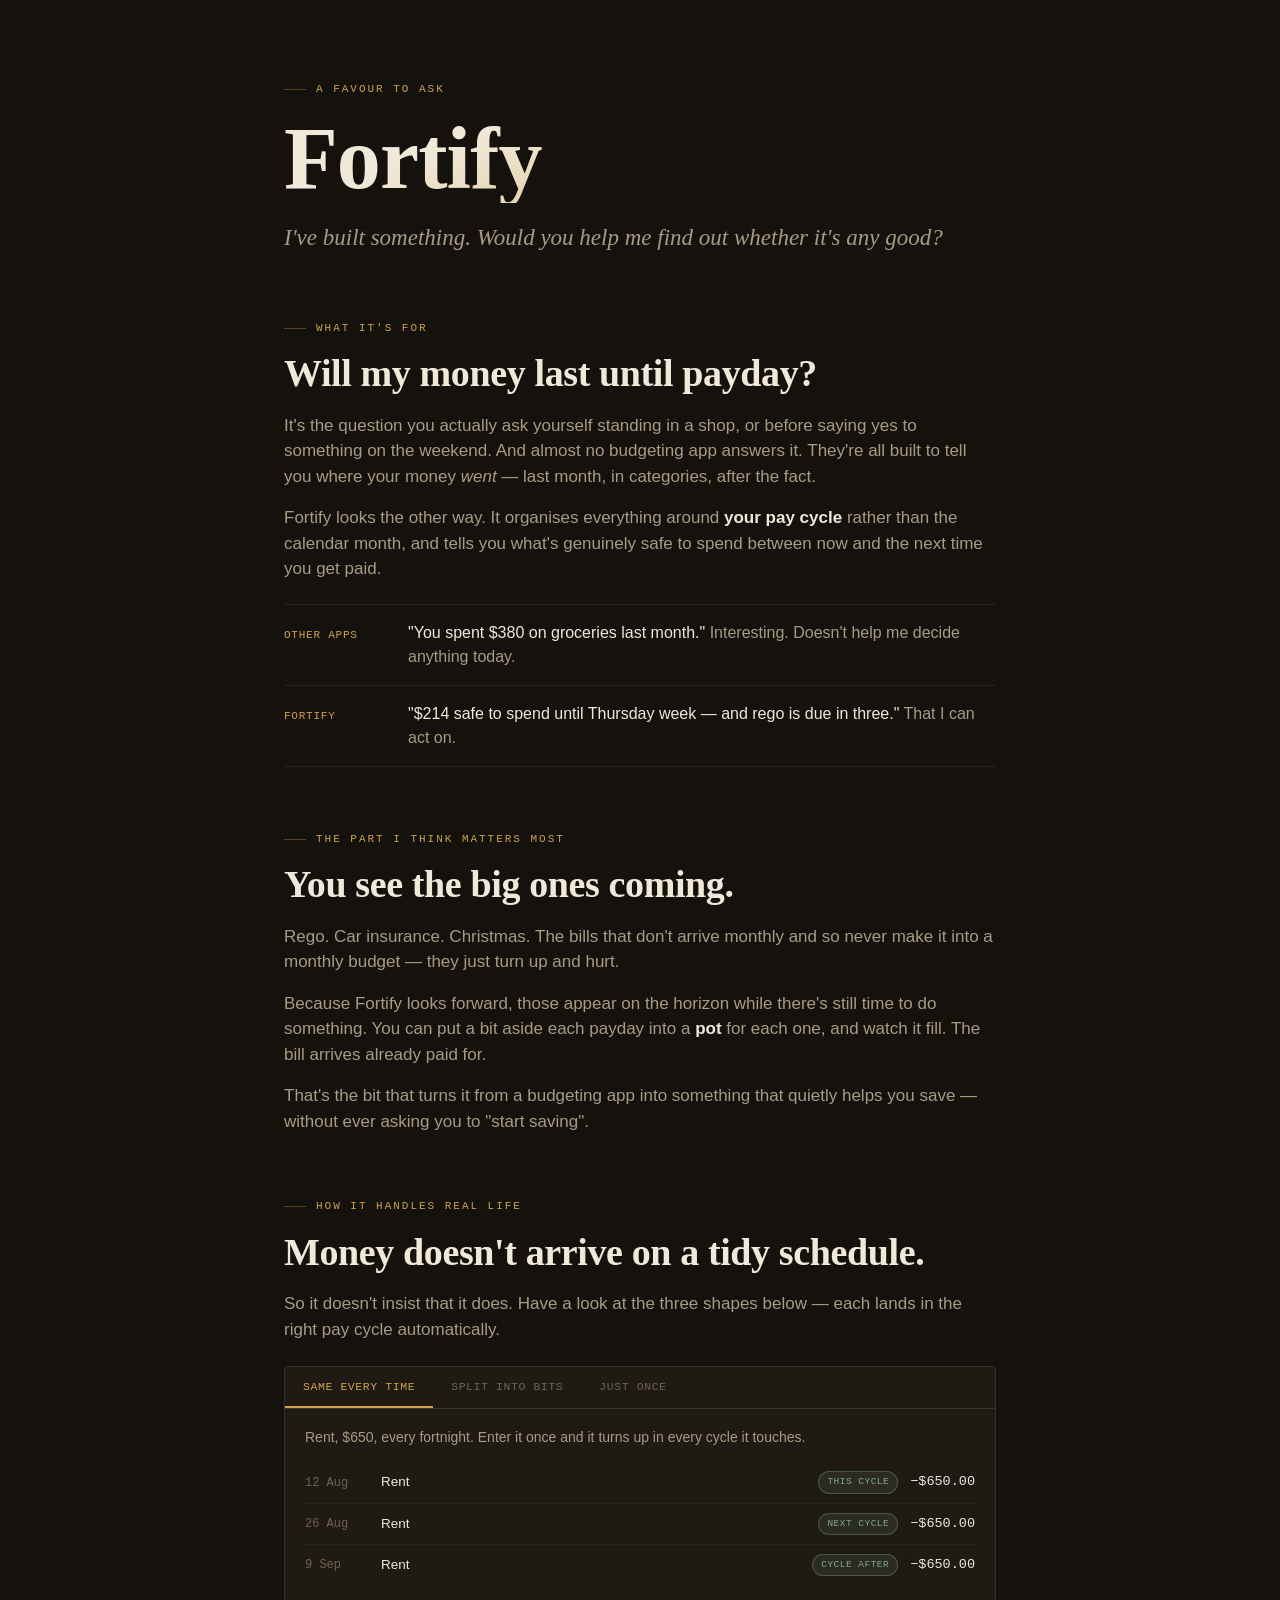
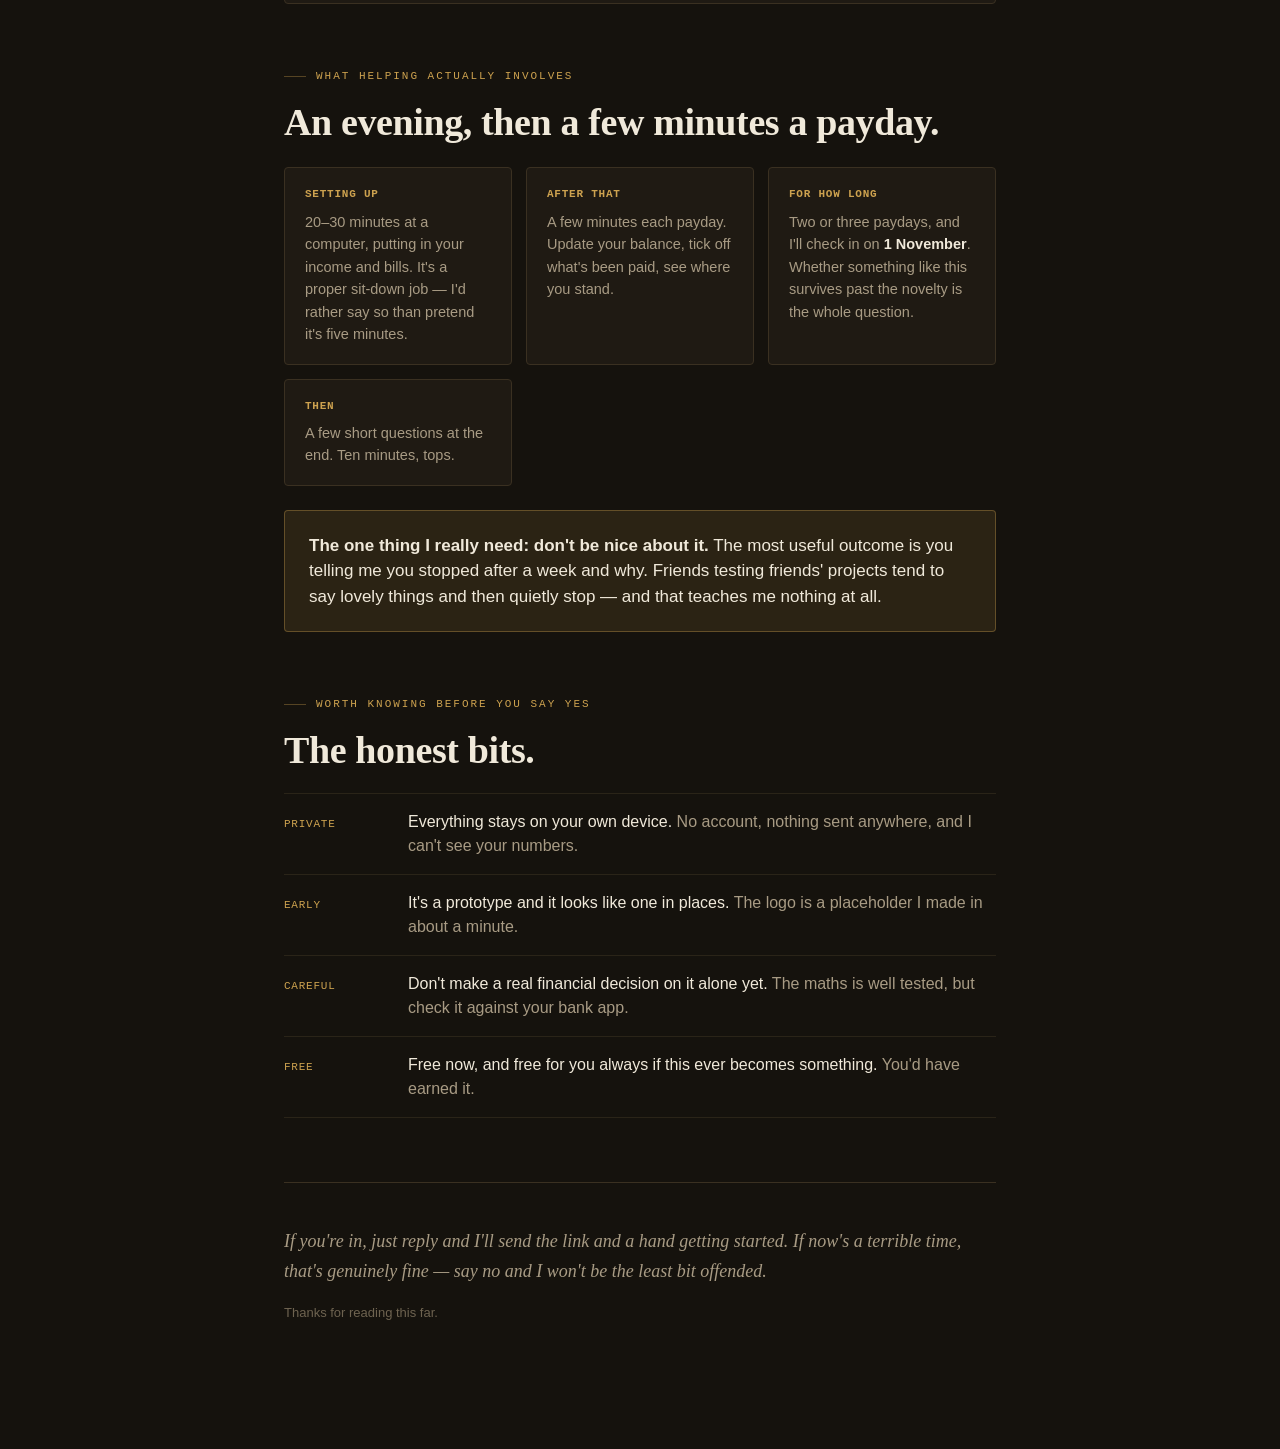
==== invite.html @ bd5eedd0 "Deploy 2026-08-11 22:15 UTC from 5178482" ====
<!DOCTYPE html>
<html lang="en">
<head>
<meta charset="UTF-8">
<meta name="viewport" content="width=device-width, initial-scale=1.0">
<title>Fortify — would you help me test it?</title>
<meta name="robots" content="noindex">
<style>
  :root{
    --bg:#15120d; --surface:#1f1a13; --surface-2:#2a2318;
    --line:#3a3021; --line-soft:#2a2418;
    --text:#f0e9da; --text-dim:#a89b84; --text-faint:#6e6350;
    --brass:#cda24f; --brass-dim:rgba(205,162,79,.12); --brass-line:rgba(205,162,79,.35);
    --sage:#83a893; --sage-dim:rgba(131,168,147,.12);
    --serif:"Iowan Old Style","Palatino Linotype",Palatino,Georgia,serif;
    --sans:-apple-system,BlinkMacSystemFont,"Segoe UI","Helvetica Neue",Arial,sans-serif;
    --mono:ui-monospace,"SF Mono","Cascadia Code",Consolas,monospace;
  }
  *{box-sizing:border-box}
  html,body{margin:0;padding:0;background:var(--bg);color:var(--text)}
  body{font-family:var(--sans);-webkit-font-smoothing:antialiased;line-height:1.5}
  ::selection{background:var(--brass-dim);color:var(--brass)}

  .page{max-width:760px;margin:0 auto;padding:9vh 24px 14vh;display:flex;flex-direction:column;gap:64px}

  .eyebrow{
    font-family:var(--mono);font-size:11px;letter-spacing:.18em;text-transform:uppercase;
    color:var(--brass);margin:0 0 16px;display:flex;align-items:center;gap:10px;
  }
  .eyebrow::before{content:'';width:22px;height:1px;background:var(--brass-line)}

  h1,h2{font-family:var(--serif);font-weight:600;text-wrap:balance;margin:0 0 18px;letter-spacing:-.01em}
  h1{font-size:clamp(52px,9vw,88px);line-height:1.02;
    background:linear-gradient(160deg,var(--text) 25%,var(--brass) 115%);
    -webkit-background-clip:text;-webkit-text-fill-color:transparent;background-clip:text}
  h2{font-size:clamp(26px,4vw,38px);line-height:1.12}

  p{margin:0 0 16px;color:var(--text-dim);font-size:17px;text-wrap:pretty}
  p:last-child{margin-bottom:0}
  strong{color:var(--text);font-weight:600}
  .sub{font-family:var(--serif);font-style:italic;font-size:clamp(18px,2.4vw,23px);color:var(--text-dim);margin:0}

  section{scroll-margin-top:40px}

  .rows{display:flex;flex-direction:column;margin-top:22px}
  .row{display:flex;gap:20px;align-items:baseline;padding:16px 0;border-bottom:1px solid var(--line-soft)}
  .row:first-child{border-top:1px solid var(--line-soft)}
  .row-tag{font-family:var(--mono);font-size:11px;color:var(--brass);letter-spacing:.07em;
    text-transform:uppercase;width:104px;flex-shrink:0}
  .row-body{font-size:16px;color:var(--text)}
  .row-body span{color:var(--text-dim)}

  /* the demo */
  .demo{margin-top:24px;border:1px solid var(--line);border-radius:4px;background:var(--surface);overflow:hidden}
  .demo-tabs{display:flex;border-bottom:1px solid var(--line);flex-wrap:wrap}
  .demo-tab{font-family:var(--mono);font-size:11.5px;letter-spacing:.05em;text-transform:uppercase;
    background:none;border:none;color:var(--text-faint);padding:13px 18px;cursor:pointer;
    border-bottom:2px solid transparent;transition:color .15s,border-color .15s}
  .demo-tab:hover{color:var(--text)}
  .demo-tab.active{color:var(--brass);border-bottom-color:var(--brass)}
  .demo-tab:focus-visible{outline:2px solid var(--brass);outline-offset:-2px}
  .demo-body{padding:18px 20px}
  .demo-caption{font-size:14px;color:var(--text-dim);margin:0 0 14px}
  .ledger-row{display:grid;grid-template-columns:64px 1fr auto auto;gap:12px;align-items:center;
    padding:9px 0;border-bottom:1px solid var(--line-soft);font-size:13.5px}
  .ledger-row:last-child{border-bottom:none}
  .ledger-date{font-family:var(--mono);color:var(--text-faint);font-size:12px}
  .ledger-amt{font-family:var(--mono);font-variant-numeric:tabular-nums;text-align:right}
  .chip{font-family:var(--mono);font-size:9.5px;letter-spacing:.05em;text-transform:uppercase;
    padding:3px 8px;border-radius:999px;white-space:nowrap;border:1px solid}
  .chip.week{color:var(--sage);border-color:rgba(131,168,147,.35);background:var(--sage-dim)}
  .chip.pot{color:var(--brass);border-color:var(--brass-line);background:var(--brass-dim)}

  .callout{
    border:1px solid var(--brass-line);background:var(--brass-dim);
    border-radius:4px;padding:22px 24px;margin-top:24px;
  }
  .callout p{color:var(--text);margin:0}

  .asks{display:grid;grid-template-columns:repeat(auto-fit,minmax(210px,1fr));gap:14px;margin-top:24px}
  .ask{border:1px solid var(--line);border-radius:4px;background:var(--surface);padding:18px 20px}
  .ask h3{font-family:var(--mono);font-size:11px;letter-spacing:.07em;text-transform:uppercase;
    color:var(--brass);margin:0 0 8px;font-weight:600}
  .ask p{font-size:14.5px;margin:0;line-height:1.55}

  .closing{border-top:1px solid var(--line);padding-top:44px}
  .closing p{font-family:var(--serif);font-style:italic;font-size:18px;line-height:1.65}

  footer{color:var(--text-faint);font-size:13px;font-style:normal;font-family:var(--sans);
    display:block;margin-top:16px}

  /* On a phone the tag column and the four-column ledger both run out of room,
     so both stack rather than squeezing the text into a ribbon. */
  @media (max-width:520px){
    .page{gap:52px;padding:6vh 20px 12vh}
    .row{flex-direction:column;gap:6px}
    .row-tag{width:auto}
    .ledger-row{grid-template-columns:1fr auto;gap:5px 10px;padding:11px 0}
    .ledger-date{grid-area:1/1}
    .ledger-amt{grid-area:1/2}
    .ledger-row > span:nth-child(2){grid-area:2/1}
    .ledger-row .chip{grid-area:2/2}
    .demo-tab{padding:12px 14px}
  }
</style>
</head>
<body>
<main class="page">

  <section>
    <p class="eyebrow">A favour to ask</p>
    <h1>Fortify</h1>
    <p class="sub">I've built something. Would you help me find out whether it's any good?</p>
  </section>

  <section>
    <p class="eyebrow">What it's for</p>
    <h2>Will my money last until payday?</h2>
    <p>It's the question you actually ask yourself standing in a shop, or before saying yes to
      something on the weekend. And almost no budgeting app answers it. They're all built to
      tell you where your money <em>went</em> — last month, in categories, after the fact.</p>
    <p>Fortify looks the other way. It organises everything around <strong>your pay cycle</strong>
      rather than the calendar month, and tells you what's genuinely safe to spend between now
      and the next time you get paid.</p>
    <div class="rows">
      <div class="row"><span class="row-tag">Other apps</span><div class="row-body">"You spent $380 on groceries last month." <span>Interesting. Doesn't help me decide anything today.</span></div></div>
      <div class="row"><span class="row-tag">Fortify</span><div class="row-body">"$214 safe to spend until Thursday week — and rego is due in three." <span>That I can act on.</span></div></div>
    </div>
  </section>

  <section>
    <p class="eyebrow">The part I think matters most</p>
    <h2>You see the big ones coming.</h2>
    <p>Rego. Car insurance. Christmas. The bills that don't arrive monthly and so never make it
      into a monthly budget — they just turn up and hurt.</p>
    <p>Because Fortify looks forward, those appear on the horizon while there's still time to do
      something. You can put a bit aside each payday into a <strong>pot</strong> for each one, and
      watch it fill. The bill arrives already paid for.</p>
    <p>That's the bit that turns it from a budgeting app into something that quietly helps you
      save — without ever asking you to "start saving".</p>
  </section>

  <section>
    <p class="eyebrow">How it handles real life</p>
    <h2>Money doesn't arrive on a tidy schedule.</h2>
    <p>So it doesn't insist that it does. Have a look at the three shapes below — each lands in
      the right pay cycle automatically.</p>
    <div class="demo">
      <div class="demo-tabs" role="tablist" aria-label="Kinds of income and expense">
        <button class="demo-tab active" role="tab" aria-selected="true" data-demo="recurring">Same every time</button>
        <button class="demo-tab" role="tab" aria-selected="false" data-demo="split">Split into bits</button>
        <button class="demo-tab" role="tab" aria-selected="false" data-demo="oneoff">Just once</button>
      </div>
      <div class="demo-body">
        <p class="demo-caption" id="cap"></p>
        <div id="rows"></div>
      </div>
    </div>
  </section>

  <section>
    <p class="eyebrow">What helping actually involves</p>
    <h2>An evening, then a few minutes a payday.</h2>
    <div class="asks">
      <div class="ask">
        <h3>Setting up</h3>
        <p>20–30 minutes at a computer, putting in your income and bills. It's a proper sit-down
          job — I'd rather say so than pretend it's five minutes.</p>
      </div>
      <div class="ask">
        <h3>After that</h3>
        <p>A few minutes each payday. Update your balance, tick off what's been paid, see where
          you stand.</p>
      </div>
      <div class="ask">
        <h3>For how long</h3>
        <p>Two or three paydays, and I'll check in on <strong>1 November</strong>. Whether
          something like this survives past the novelty is the whole question.</p>
      </div>
      <div class="ask">
        <h3>Then</h3>
        <p>A few short questions at the end. Ten minutes, tops.</p>
      </div>
    </div>
    <div class="callout">
      <p><strong>The one thing I really need: don't be nice about it.</strong> The most useful
        outcome is you telling me you stopped after a week and why. Friends testing friends'
        projects tend to say lovely things and then quietly stop — and that teaches me nothing at
        all.</p>
    </div>
  </section>

  <section>
    <p class="eyebrow">Worth knowing before you say yes</p>
    <h2>The honest bits.</h2>
    <div class="rows">
      <div class="row"><span class="row-tag">Private</span><div class="row-body">Everything stays on your own device. <span>No account, nothing sent anywhere, and I can't see your numbers.</span></div></div>
      <div class="row"><span class="row-tag">Early</span><div class="row-body">It's a prototype and it looks like one in places. <span>The logo is a placeholder I made in about a minute.</span></div></div>
      <div class="row"><span class="row-tag">Careful</span><div class="row-body">Don't make a real financial decision on it alone yet. <span>The maths is well tested, but check it against your bank app.</span></div></div>
      <div class="row"><span class="row-tag">Free</span><div class="row-body">Free now, and free for you always if this ever becomes something. <span>You'd have earned it.</span></div></div>
    </div>
  </section>

  <section class="closing">
    <p>If you're in, just reply and I'll send the link and a hand getting started. If now's a
      terrible time, that's genuinely fine — say no and I won't be the least bit offended.</p>
    <footer>Thanks for reading this far.</footer>
  </section>

</main>

<script>
(function(){
  var data = {
    recurring: {
      caption: 'Rent, $650, every fortnight. Enter it once and it turns up in every cycle it touches.',
      rows: [['12 Aug','Rent','−$650.00','week','This cycle'],
             ['26 Aug','Rent','−$650.00','week','Next cycle'],
             ['9 Sep','Rent','−$650.00','week','Cycle after']]
    },
    split: {
      caption: 'Car insurance, $840 a year, paid in uneven instalments. No forced monthly box — you say when and how much.',
      rows: [['1 Feb','Car insurance (1 of 7)','−$140.00','pot','From a pot'],
             ['1 Mar','Car insurance (2 of 7)','−$110.00','pot','From a pot'],
             ['1 Apr','Car insurance (3 of 7)','−$110.00','pot','From a pot']]
    },
    oneoff: {
      caption: 'Concert tickets, $180, once. No pattern needed — it just lands in whichever cycle it falls in.',
      rows: [['3 Oct','Concert tickets','−$180.00','week','Next cycle']]
    }
  };

  function draw(key){
    var d = data[key];
    document.getElementById('cap').textContent = d.caption;
    document.getElementById('rows').innerHTML = d.rows.map(function(r){
      return '<div class="ledger-row"><span class="ledger-date">' + r[0] + '</span>' +
             '<span>' + r[1] + '</span>' +
             '<span class="chip ' + r[3] + '">' + r[4] + '</span>' +
             '<span class="ledger-amt">' + r[2] + '</span></div>';
    }).join('');
  }

  var tabs = document.querySelectorAll('.demo-tab');
  tabs.forEach(function(tab){
    tab.addEventListener('click', function(){
      tabs.forEach(function(t){ t.classList.remove('active'); t.setAttribute('aria-selected','false'); });
      tab.classList.add('active'); tab.setAttribute('aria-selected','true');
      draw(tab.dataset.demo);
    });
  });
  draw('recurring');
})();
</script>
</body>
</html>
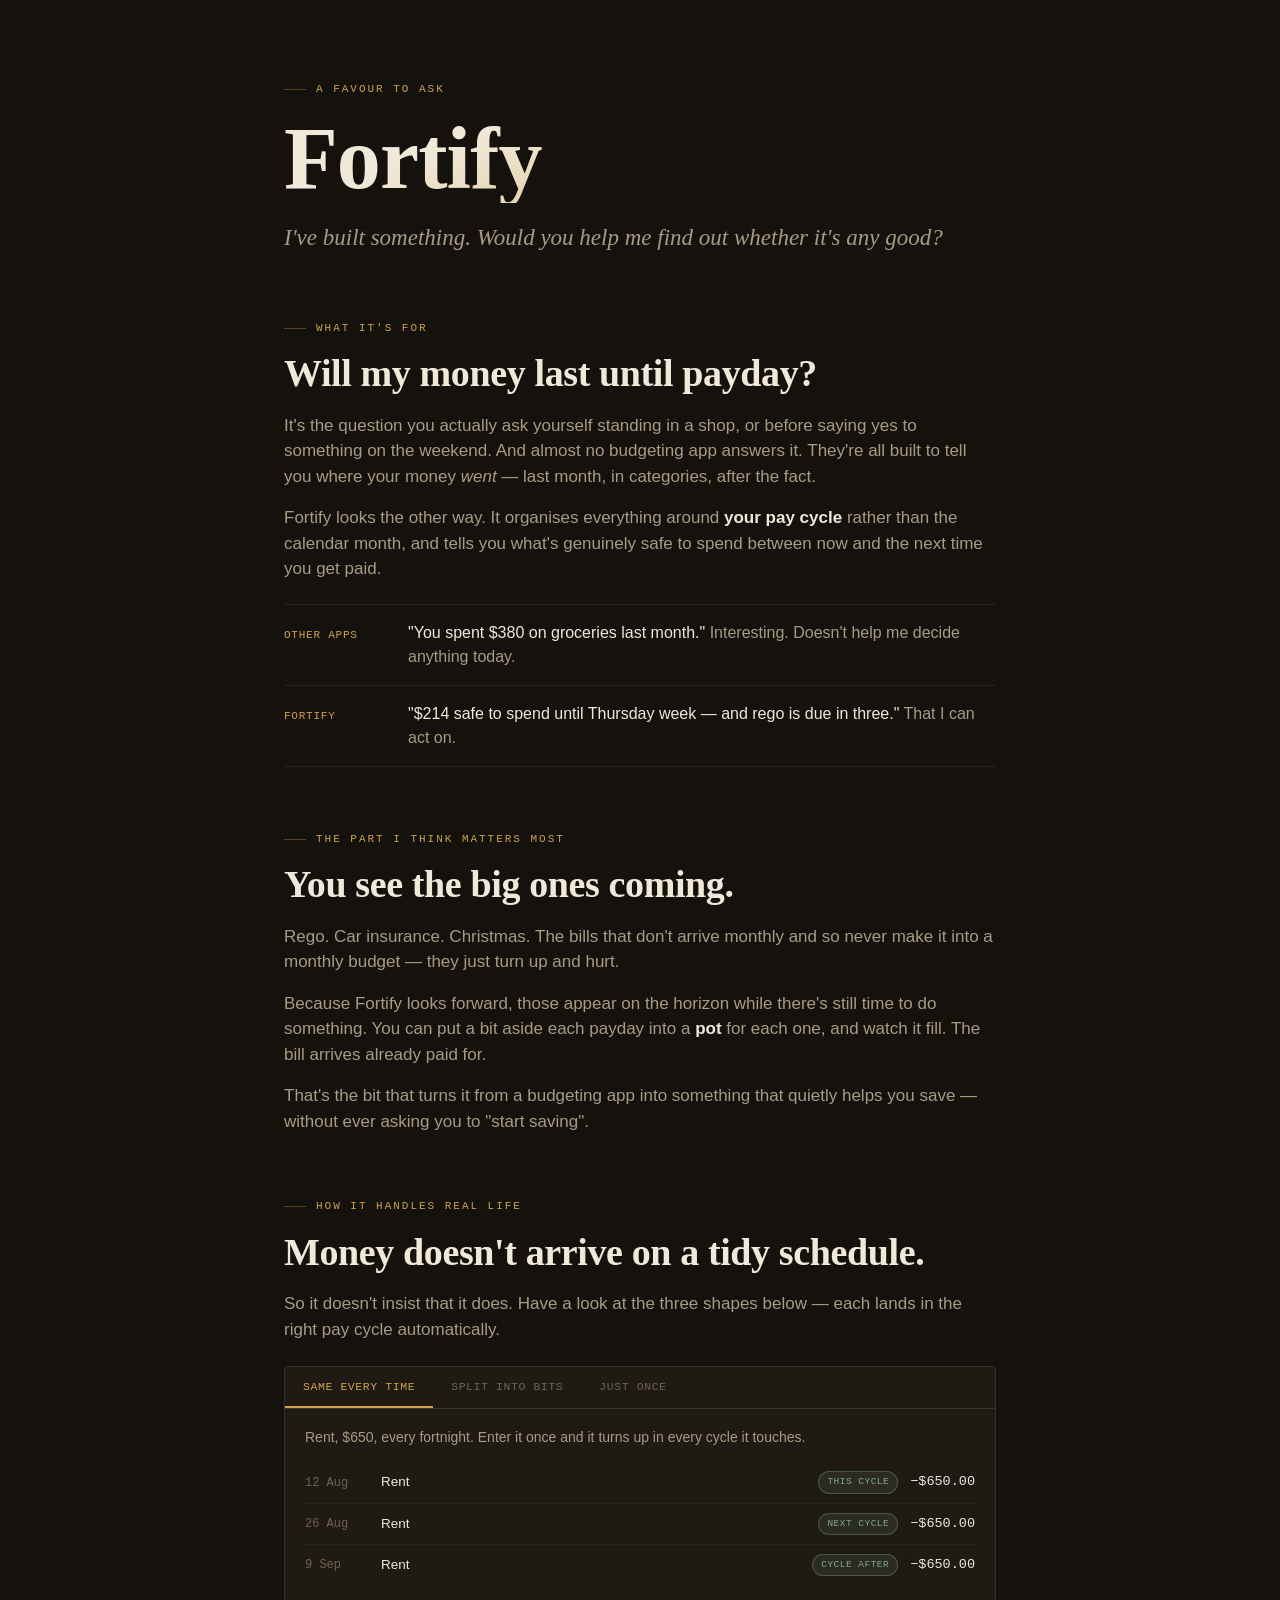
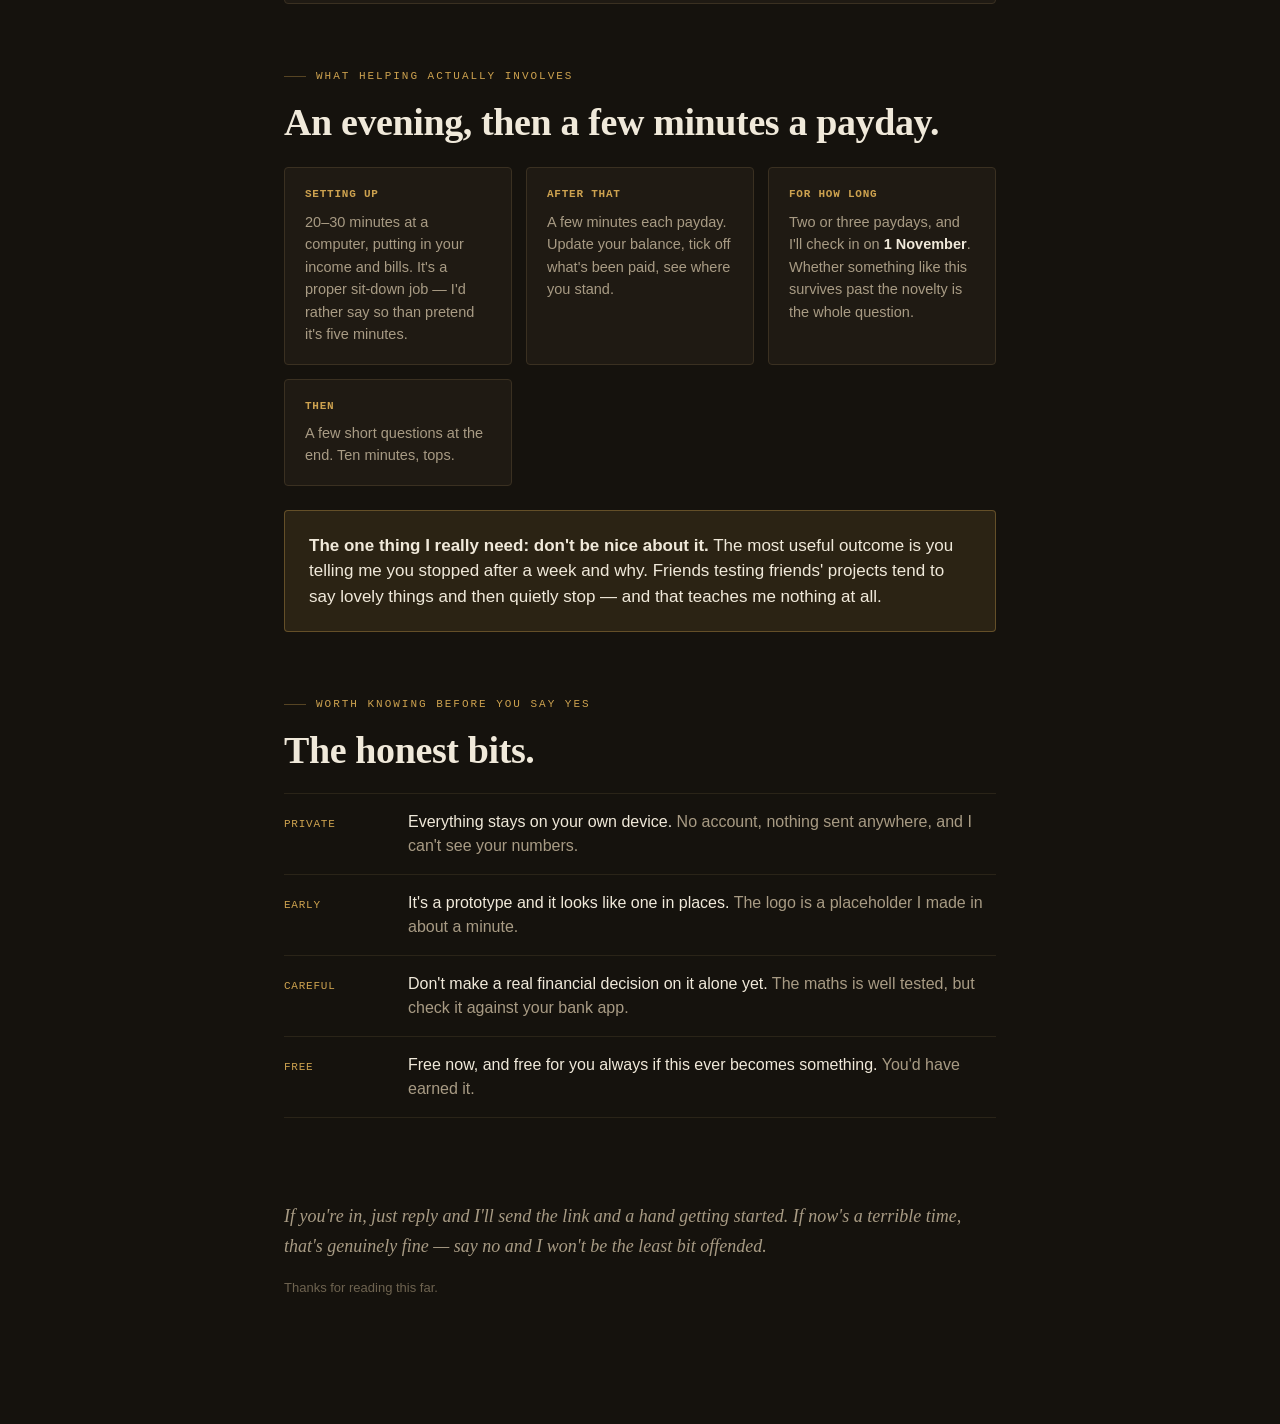
==== commit d192fd77: "Deploy 2026-08-11 22:27 UTC from 21d377b" ====
--- a/invite.html
+++ b/invite.html
@@ -83,7 +83,9 @@
     color:var(--brass);margin:0 0 8px;font-weight:600}
   .ask p{font-size:14.5px;margin:0;line-height:1.55}
 
-  .closing{border-top:1px solid var(--line);padding-top:44px}
+  /* No rule of its own — the preceding block already ends in one, and two
+     lines a few pixels apart just look like a mistake. */
+  .closing{padding-top:20px}
   .closing p{font-family:var(--serif);font-style:italic;font-size:18px;line-height:1.65}
 
   footer{color:var(--text-faint);font-size:13px;font-style:normal;font-family:var(--sans);
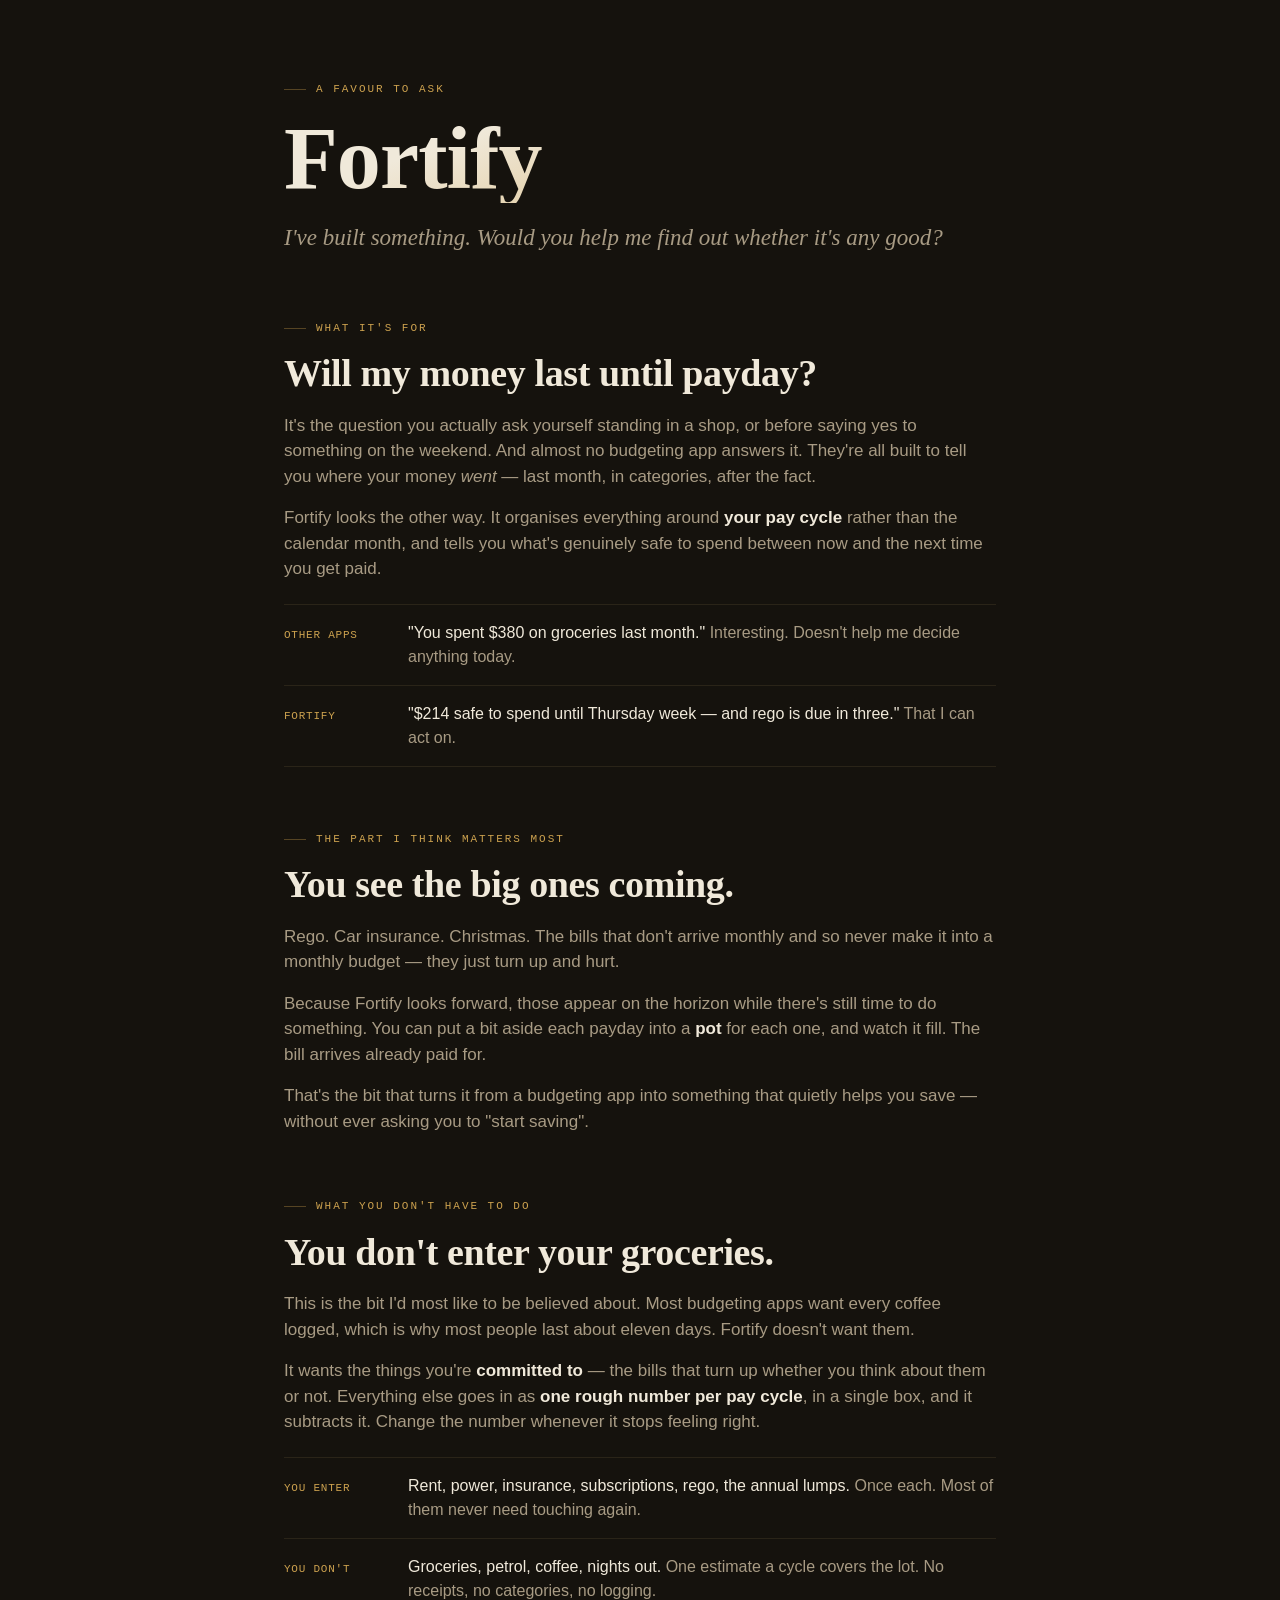
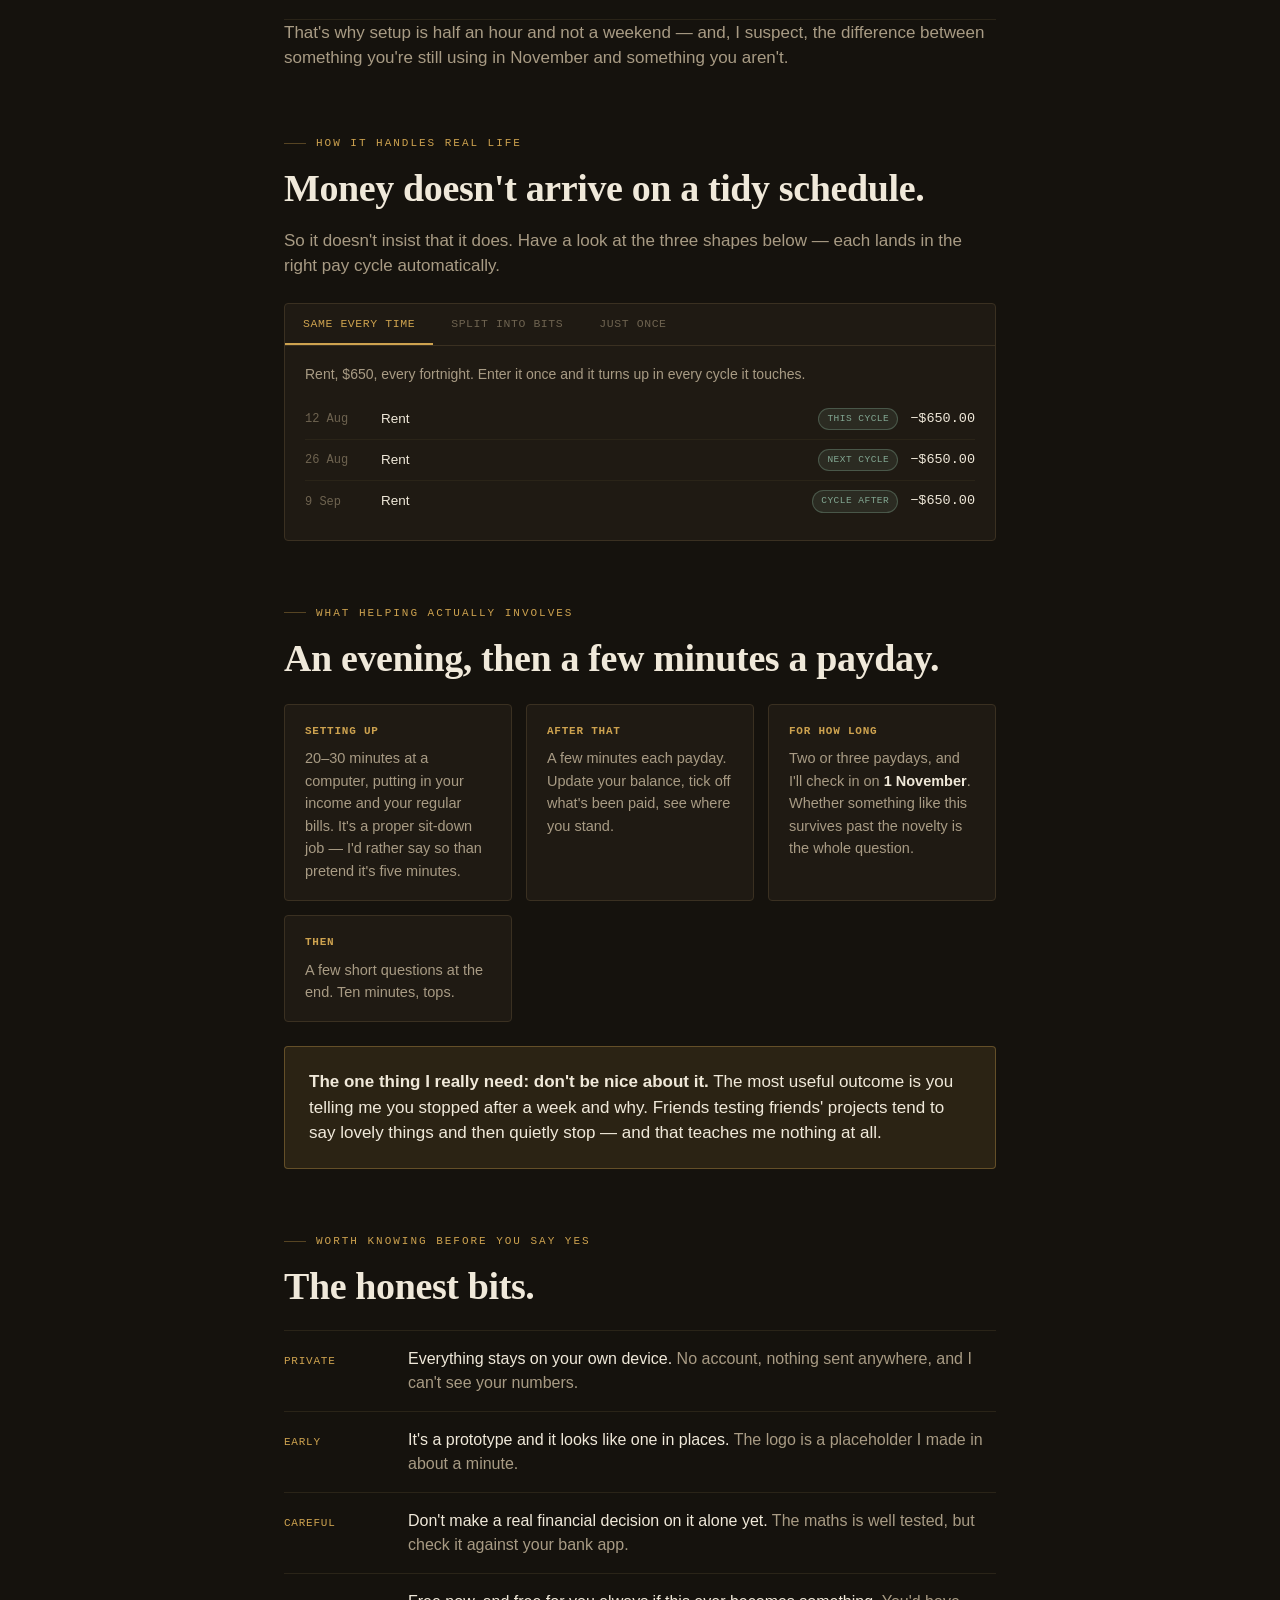
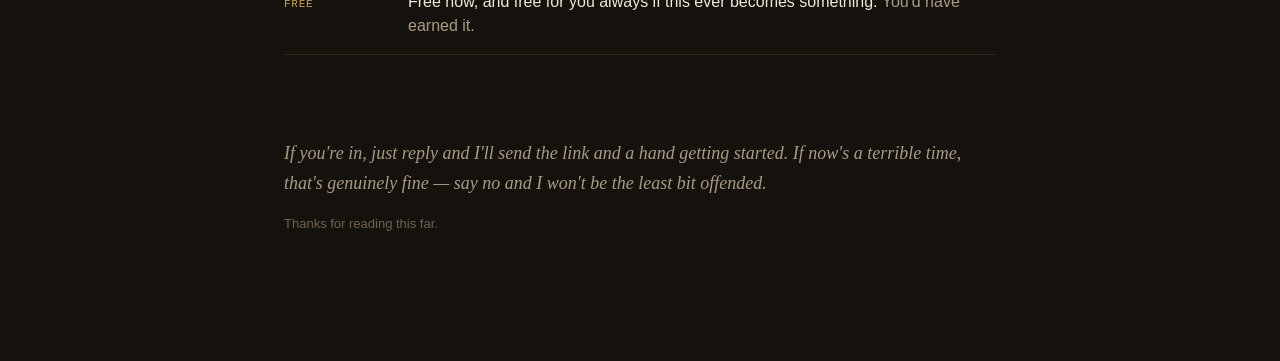
==== commit 73aca4fd: "Deploy 2026-08-11 22:45 UTC from 702ee68" ====
--- a/invite.html
+++ b/invite.html
@@ -143,6 +143,23 @@
   </section>
 
   <section>
+    <p class="eyebrow">What you don't have to do</p>
+    <h2>You don't enter your groceries.</h2>
+    <p>This is the bit I'd most like to be believed about. Most budgeting apps want every coffee
+      logged, which is why most people last about eleven days. Fortify doesn't want them.</p>
+    <p>It wants the things you're <strong>committed to</strong> — the bills that turn up whether
+      you think about them or not. Everything else goes in as <strong>one rough number per pay
+      cycle</strong>, in a single box, and it subtracts it. Change the number whenever it stops
+      feeling right.</p>
+    <div class="rows">
+      <div class="row"><span class="row-tag">You enter</span><div class="row-body">Rent, power, insurance, subscriptions, rego, the annual lumps. <span>Once each. Most of them never need touching again.</span></div></div>
+      <div class="row"><span class="row-tag">You don't</span><div class="row-body">Groceries, petrol, coffee, nights out. <span>One estimate a cycle covers the lot. No receipts, no categories, no logging.</span></div></div>
+    </div>
+    <p>That's why setup is half an hour and not a weekend — and, I suspect, the difference between
+      something you're still using in November and something you aren't.</p>
+  </section>
+
+  <section>
     <p class="eyebrow">How it handles real life</p>
     <h2>Money doesn't arrive on a tidy schedule.</h2>
     <p>So it doesn't insist that it does. Have a look at the three shapes below — each lands in
@@ -166,8 +183,8 @@
     <div class="asks">
       <div class="ask">
         <h3>Setting up</h3>
-        <p>20–30 minutes at a computer, putting in your income and bills. It's a proper sit-down
-          job — I'd rather say so than pretend it's five minutes.</p>
+        <p>20–30 minutes at a computer, putting in your income and your regular bills. It's a
+          proper sit-down job — I'd rather say so than pretend it's five minutes.</p>
       </div>
       <div class="ask">
         <h3>After that</h3>
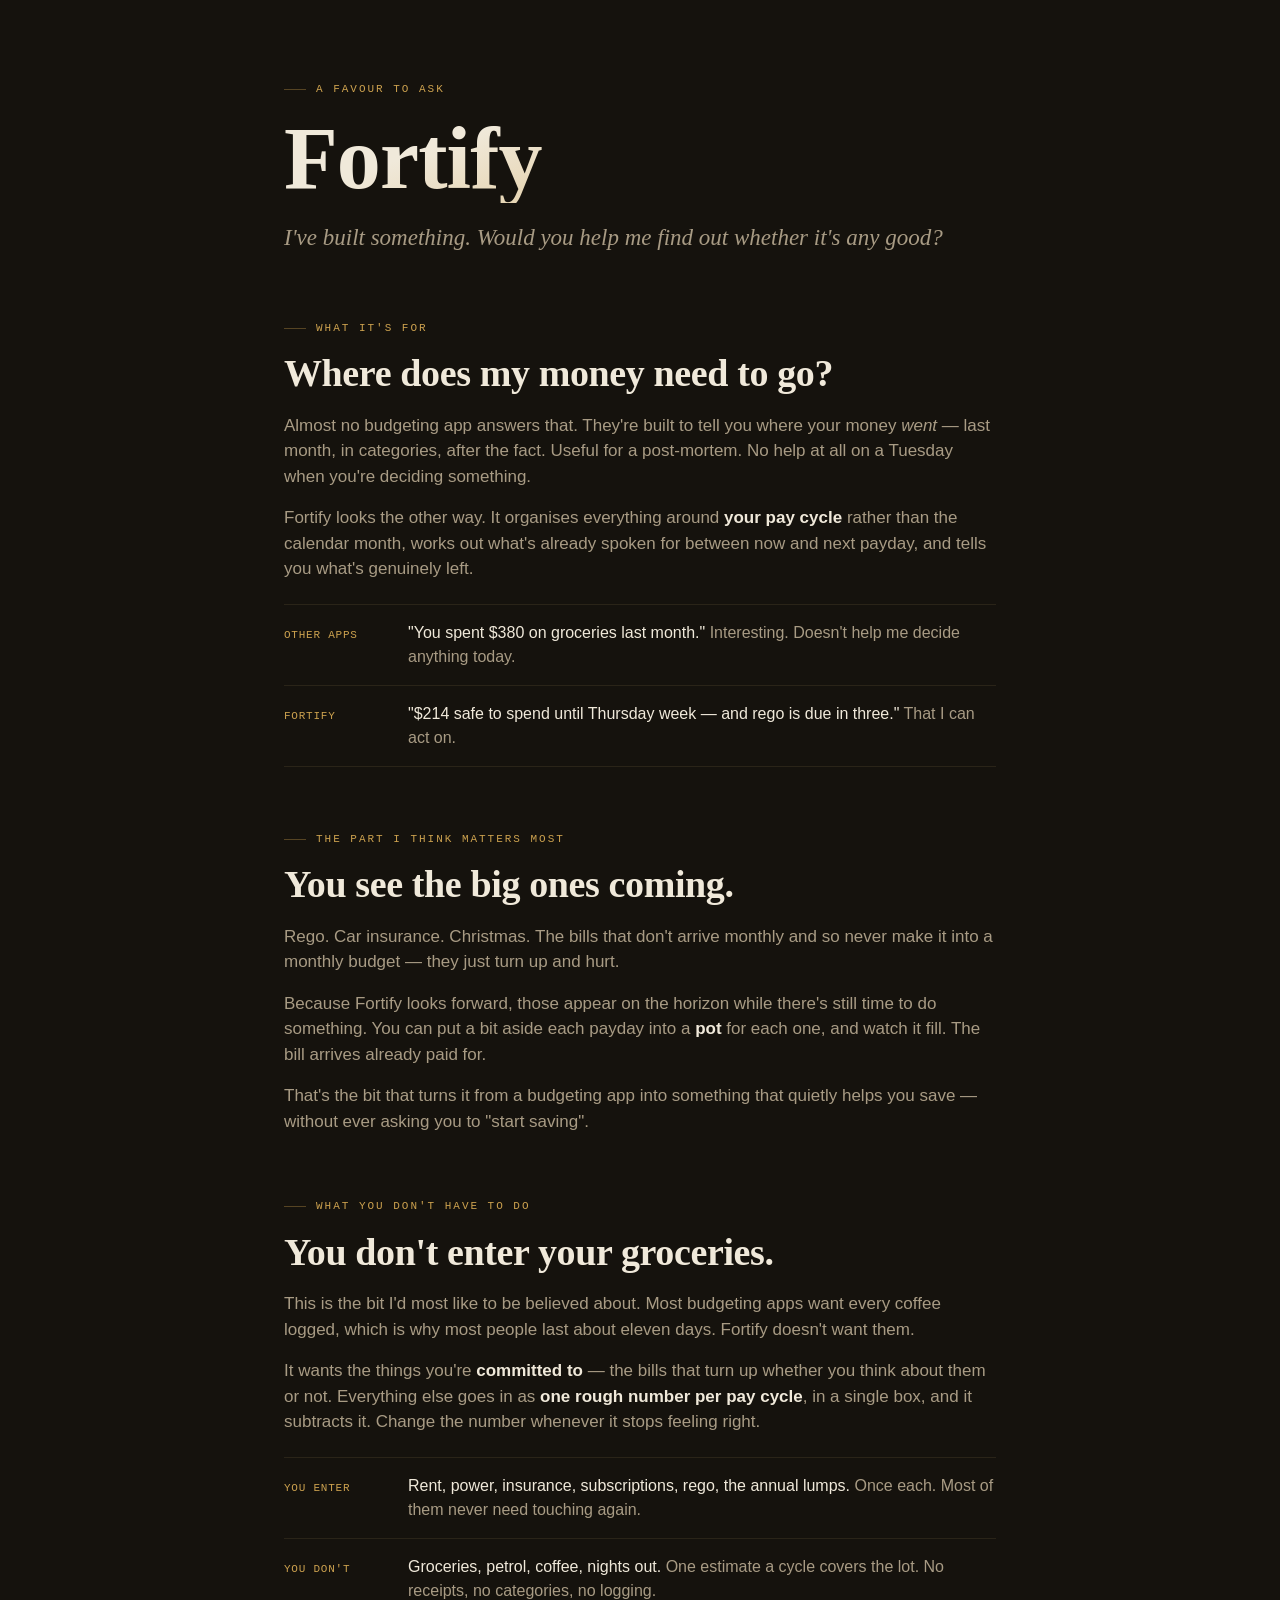
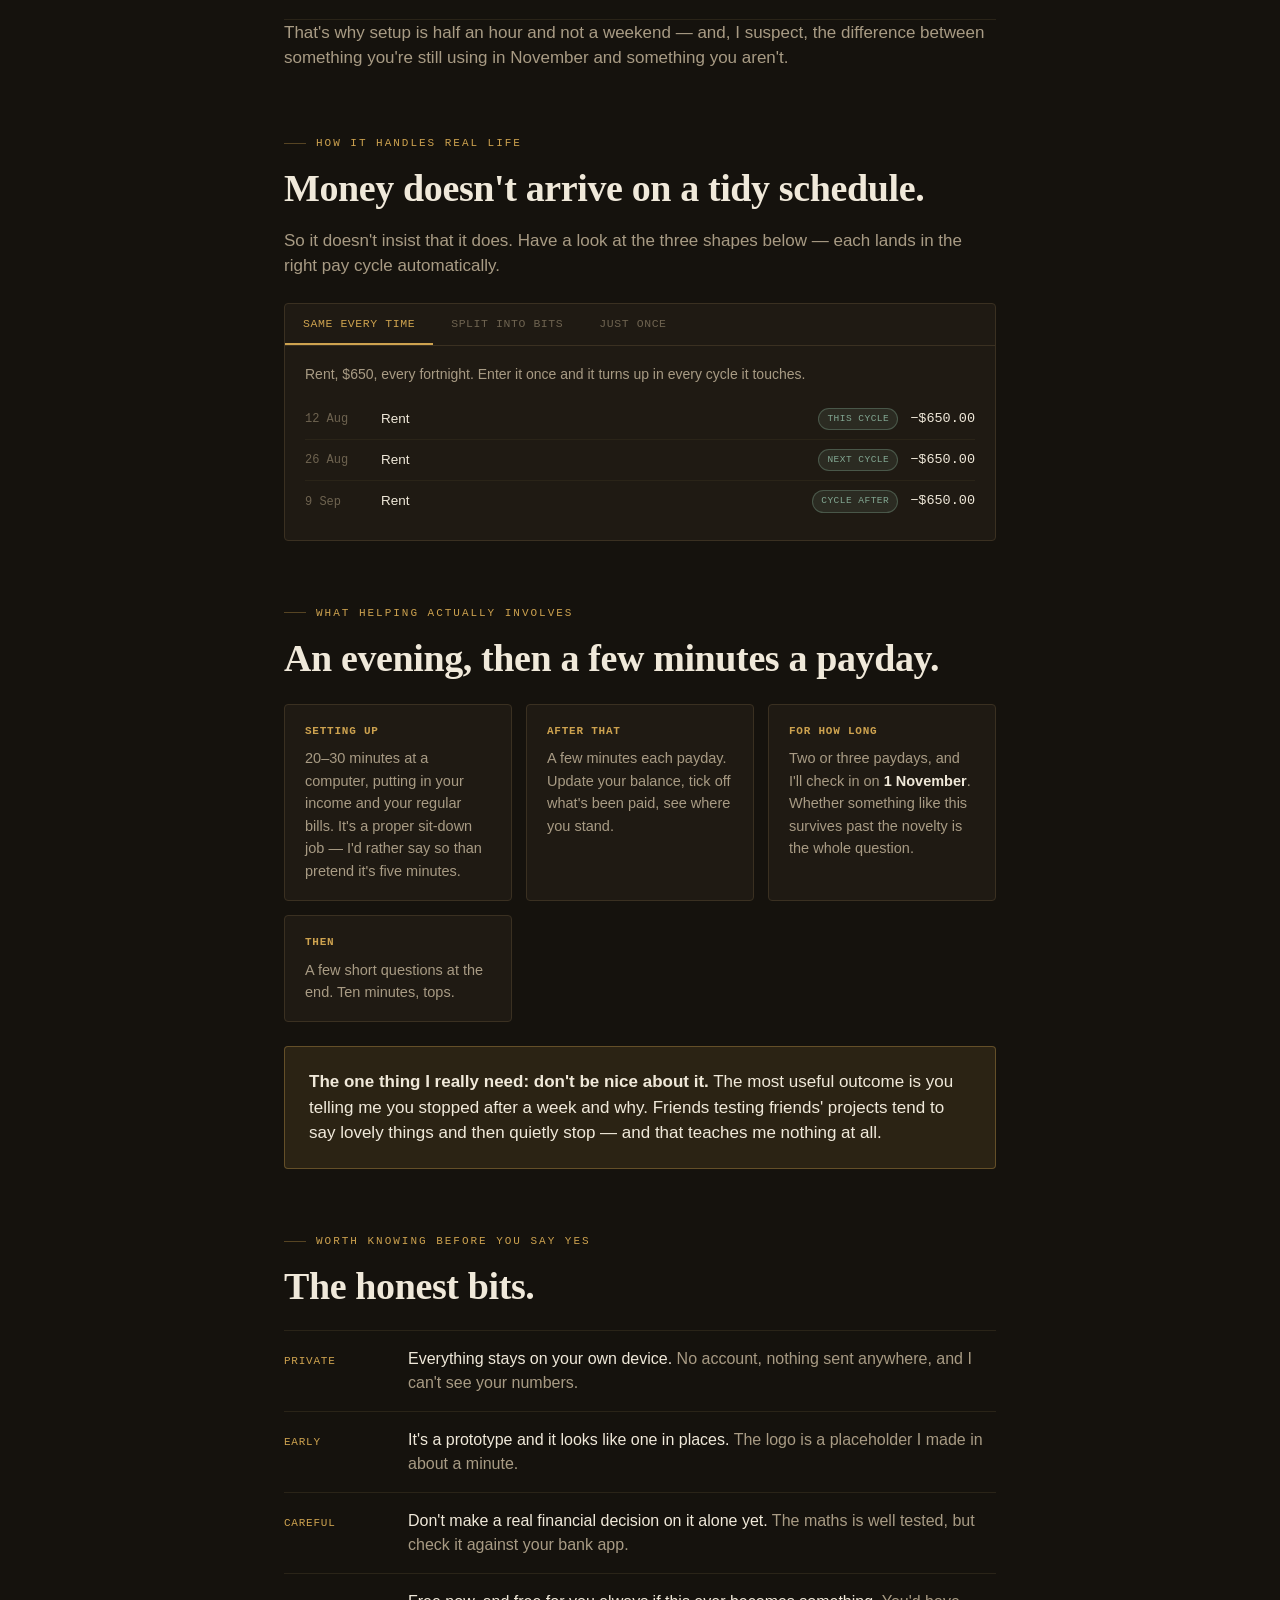
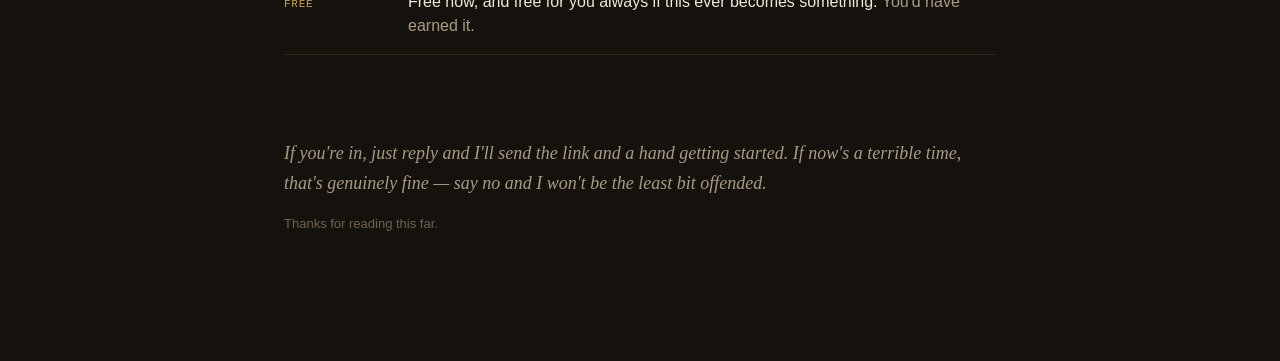
==== commit 39996bed: "Deploy 2026-08-11 22:59 UTC from 8b200e0" ====
--- a/invite.html
+++ b/invite.html
@@ -117,13 +117,13 @@
 
   <section>
     <p class="eyebrow">What it's for</p>
-    <h2>Will my money last until payday?</h2>
-    <p>It's the question you actually ask yourself standing in a shop, or before saying yes to
-      something on the weekend. And almost no budgeting app answers it. They're all built to
-      tell you where your money <em>went</em> — last month, in categories, after the fact.</p>
+    <h2>Where does my money need to go?</h2>
+    <p>Almost no budgeting app answers that. They're built to tell you where your money
+      <em>went</em> — last month, in categories, after the fact. Useful for a post-mortem. No help
+      at all on a Tuesday when you're deciding something.</p>
     <p>Fortify looks the other way. It organises everything around <strong>your pay cycle</strong>
-      rather than the calendar month, and tells you what's genuinely safe to spend between now
-      and the next time you get paid.</p>
+      rather than the calendar month, works out what's already spoken for between now and next
+      payday, and tells you what's genuinely left.</p>
     <div class="rows">
       <div class="row"><span class="row-tag">Other apps</span><div class="row-body">"You spent $380 on groceries last month." <span>Interesting. Doesn't help me decide anything today.</span></div></div>
       <div class="row"><span class="row-tag">Fortify</span><div class="row-body">"$214 safe to spend until Thursday week — and rego is due in three." <span>That I can act on.</span></div></div>
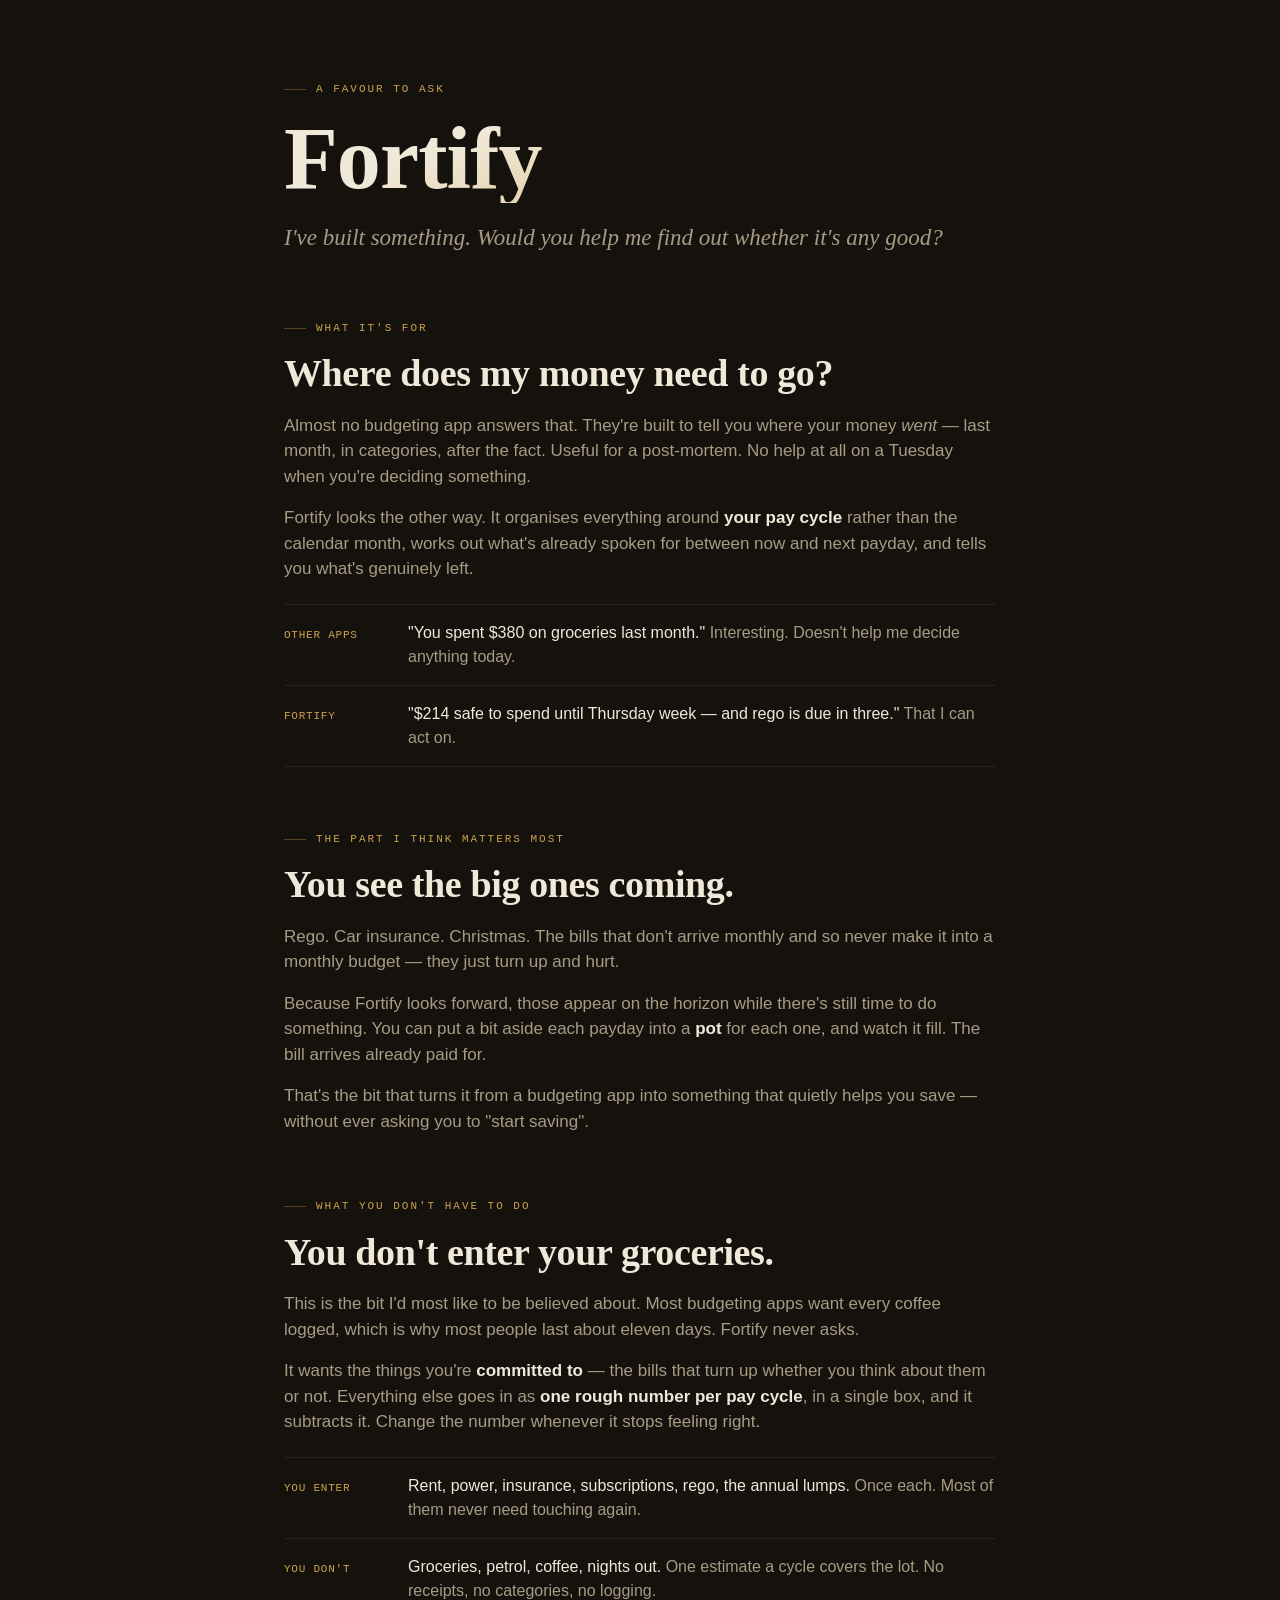
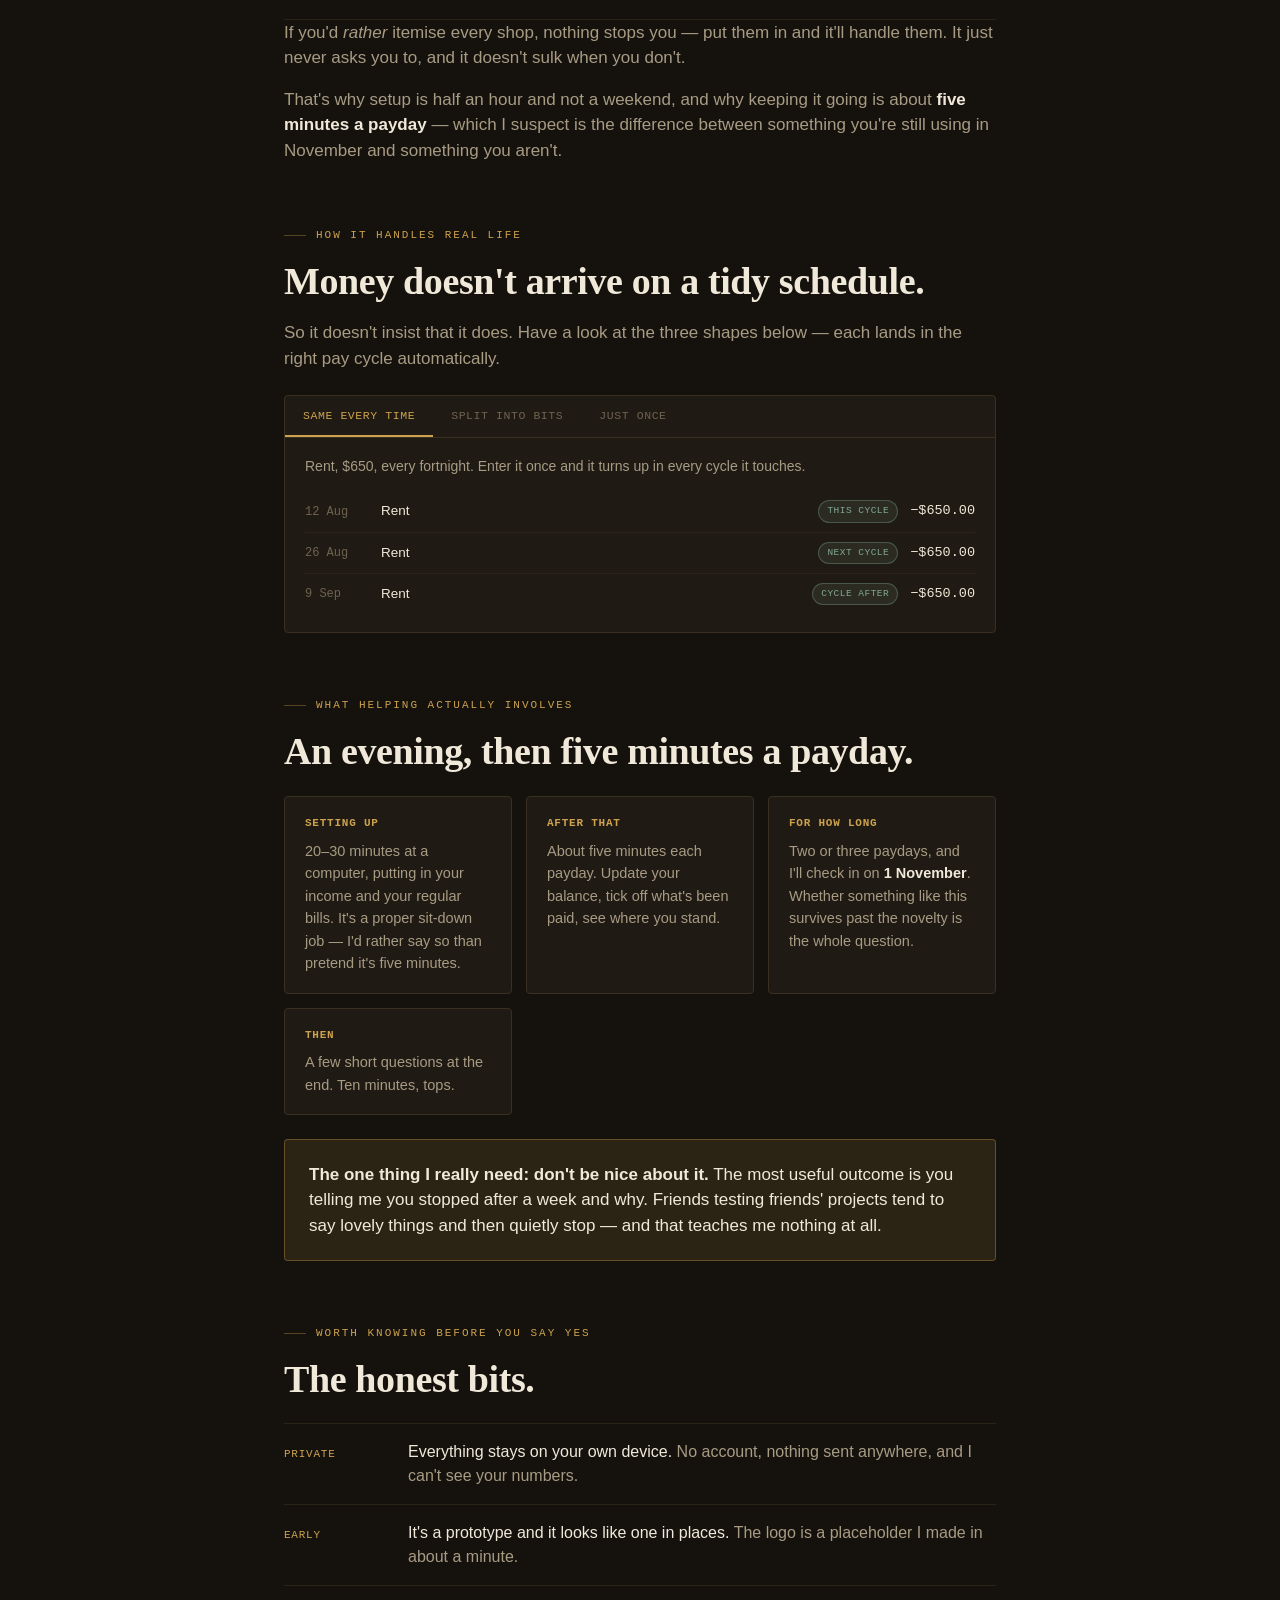
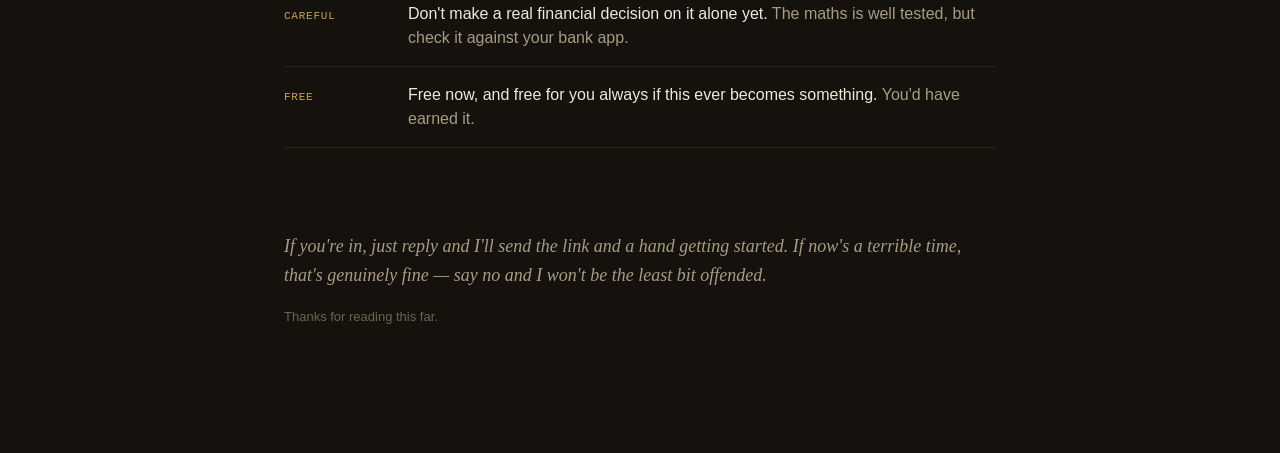
==== commit 640b1815: "Deploy 2026-08-11 23:45 UTC from 53add5a" ====
--- a/invite.html
+++ b/invite.html
@@ -146,7 +146,7 @@
     <p class="eyebrow">What you don't have to do</p>
     <h2>You don't enter your groceries.</h2>
     <p>This is the bit I'd most like to be believed about. Most budgeting apps want every coffee
-      logged, which is why most people last about eleven days. Fortify doesn't want them.</p>
+      logged, which is why most people last about eleven days. Fortify never asks.</p>
     <p>It wants the things you're <strong>committed to</strong> — the bills that turn up whether
       you think about them or not. Everything else goes in as <strong>one rough number per pay
       cycle</strong>, in a single box, and it subtracts it. Change the number whenever it stops
@@ -155,7 +155,10 @@
       <div class="row"><span class="row-tag">You enter</span><div class="row-body">Rent, power, insurance, subscriptions, rego, the annual lumps. <span>Once each. Most of them never need touching again.</span></div></div>
       <div class="row"><span class="row-tag">You don't</span><div class="row-body">Groceries, petrol, coffee, nights out. <span>One estimate a cycle covers the lot. No receipts, no categories, no logging.</span></div></div>
     </div>
-    <p>That's why setup is half an hour and not a weekend — and, I suspect, the difference between
+    <p>If you'd <em>rather</em> itemise every shop, nothing stops you — put them in and it'll
+      handle them. It just never asks you to, and it doesn't sulk when you don't.</p>
+    <p>That's why setup is half an hour and not a weekend, and why keeping it going is about
+      <strong>five minutes a payday</strong> — which I suspect is the difference between
       something you're still using in November and something you aren't.</p>
   </section>
 
@@ -179,7 +182,7 @@
 
   <section>
     <p class="eyebrow">What helping actually involves</p>
-    <h2>An evening, then a few minutes a payday.</h2>
+    <h2>An evening, then five minutes a payday.</h2>
     <div class="asks">
       <div class="ask">
         <h3>Setting up</h3>
@@ -188,8 +191,8 @@
       </div>
       <div class="ask">
         <h3>After that</h3>
-        <p>A few minutes each payday. Update your balance, tick off what's been paid, see where
-          you stand.</p>
+        <p>About five minutes each payday. Update your balance, tick off what's been paid, see
+          where you stand.</p>
       </div>
       <div class="ask">
         <h3>For how long</h3>
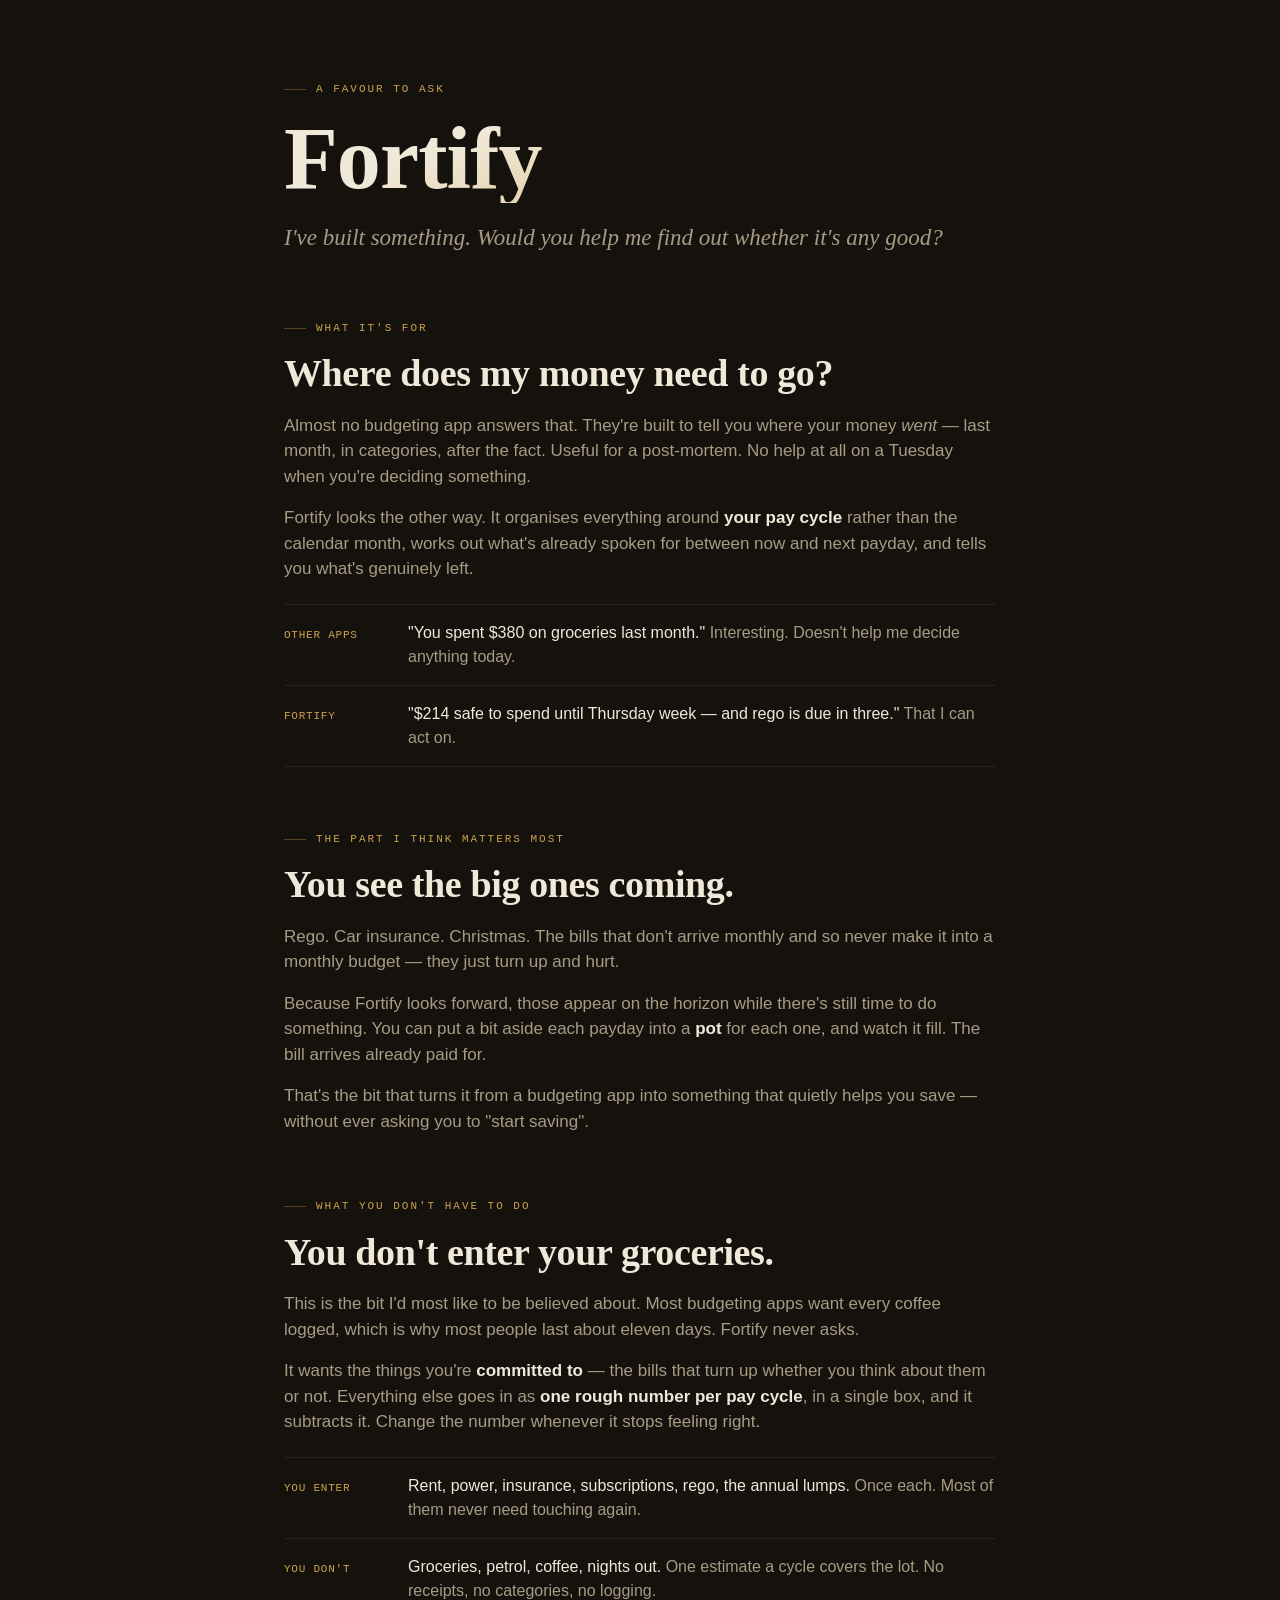
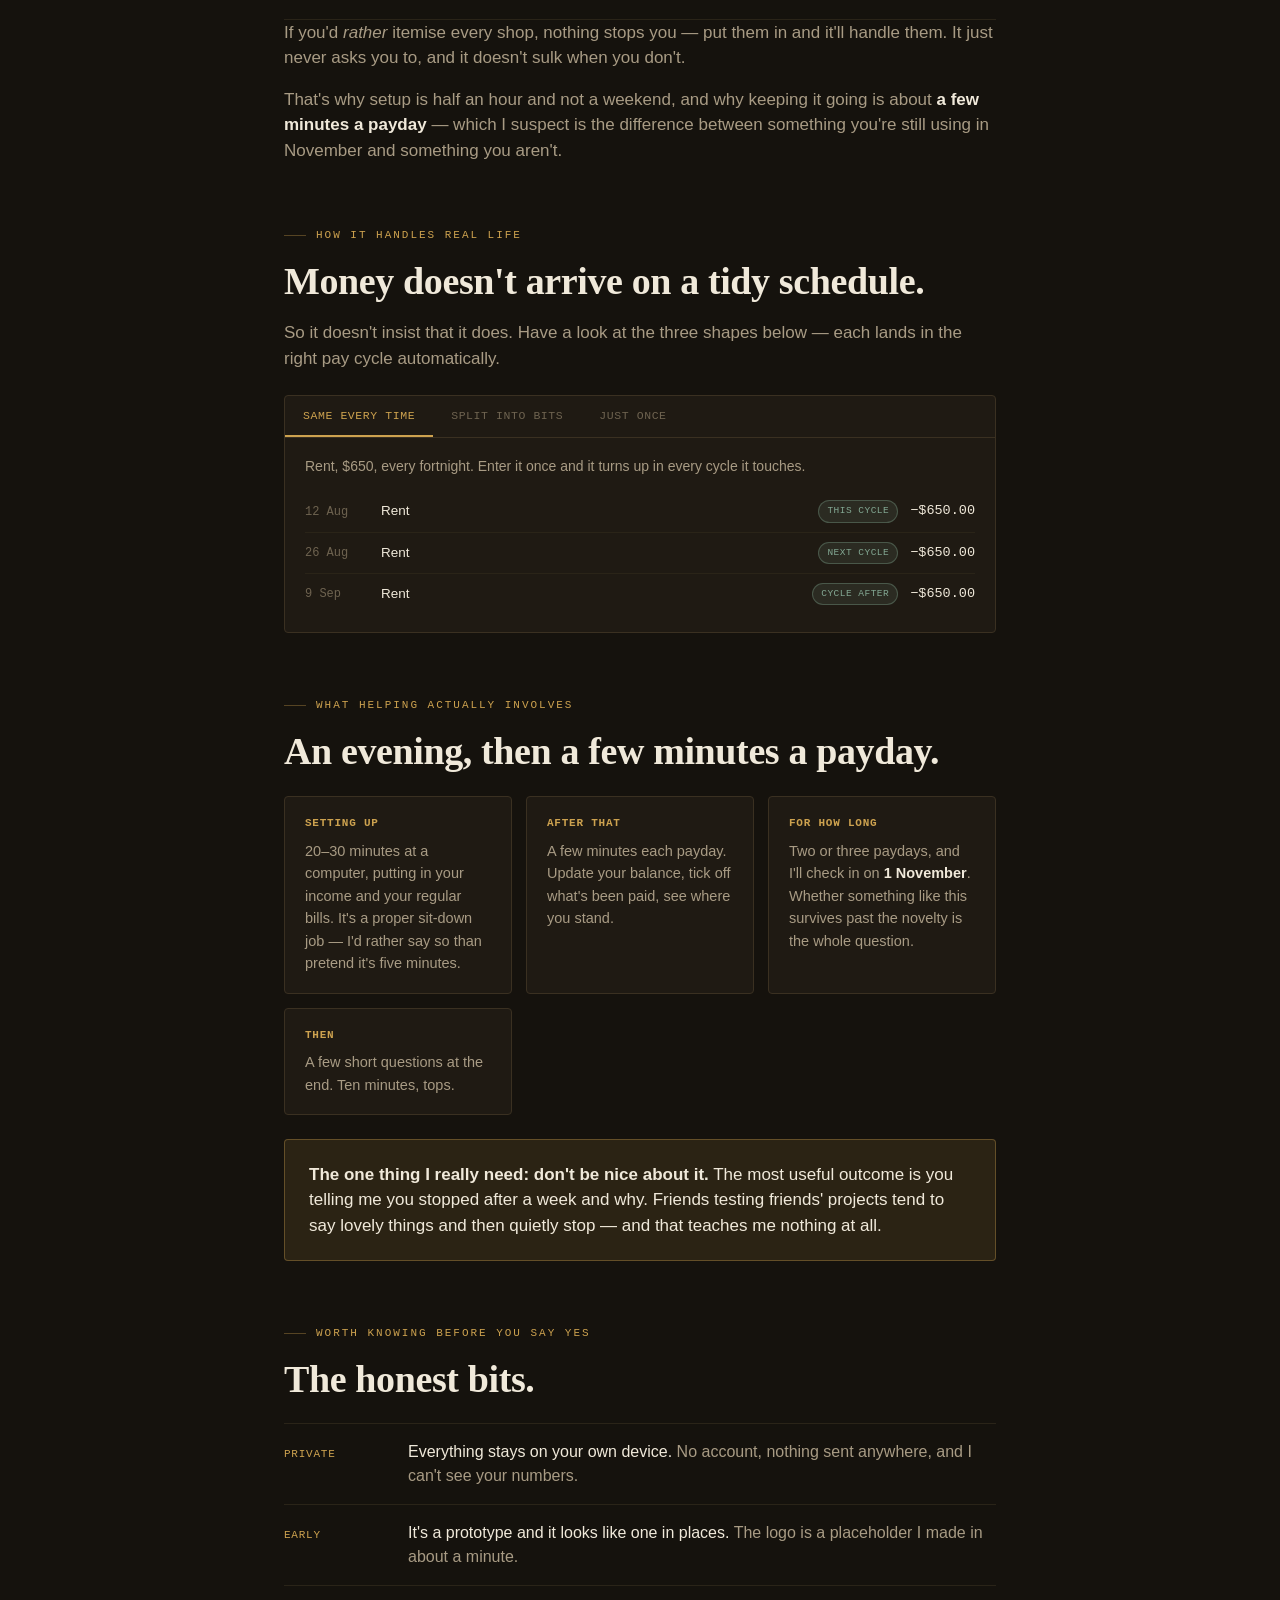
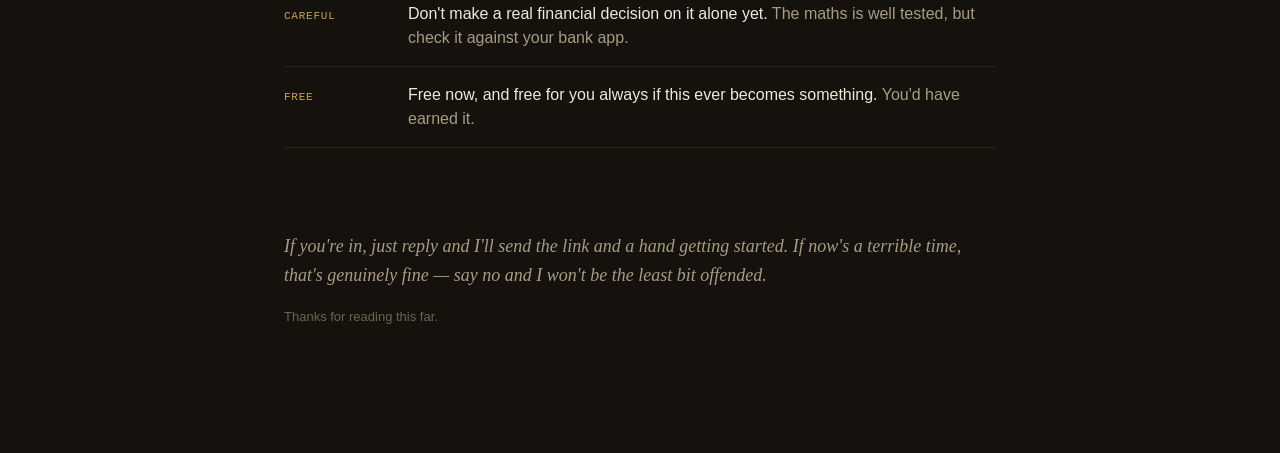
==== commit dfc71bbd: "Deploy 2026-08-11 23:47 UTC from 6aed46d" ====
--- a/invite.html
+++ b/invite.html
@@ -158,7 +158,7 @@
     <p>If you'd <em>rather</em> itemise every shop, nothing stops you — put them in and it'll
       handle them. It just never asks you to, and it doesn't sulk when you don't.</p>
     <p>That's why setup is half an hour and not a weekend, and why keeping it going is about
-      <strong>five minutes a payday</strong> — which I suspect is the difference between
+      <strong>a few minutes a payday</strong> — which I suspect is the difference between
       something you're still using in November and something you aren't.</p>
   </section>
 
@@ -182,7 +182,7 @@
 
   <section>
     <p class="eyebrow">What helping actually involves</p>
-    <h2>An evening, then five minutes a payday.</h2>
+    <h2>An evening, then a few minutes a payday.</h2>
     <div class="asks">
       <div class="ask">
         <h3>Setting up</h3>
@@ -191,8 +191,8 @@
       </div>
       <div class="ask">
         <h3>After that</h3>
-        <p>About five minutes each payday. Update your balance, tick off what's been paid, see
-          where you stand.</p>
+        <p>A few minutes each payday. Update your balance, tick off what's been paid, see where
+          you stand.</p>
       </div>
       <div class="ask">
         <h3>For how long</h3>
